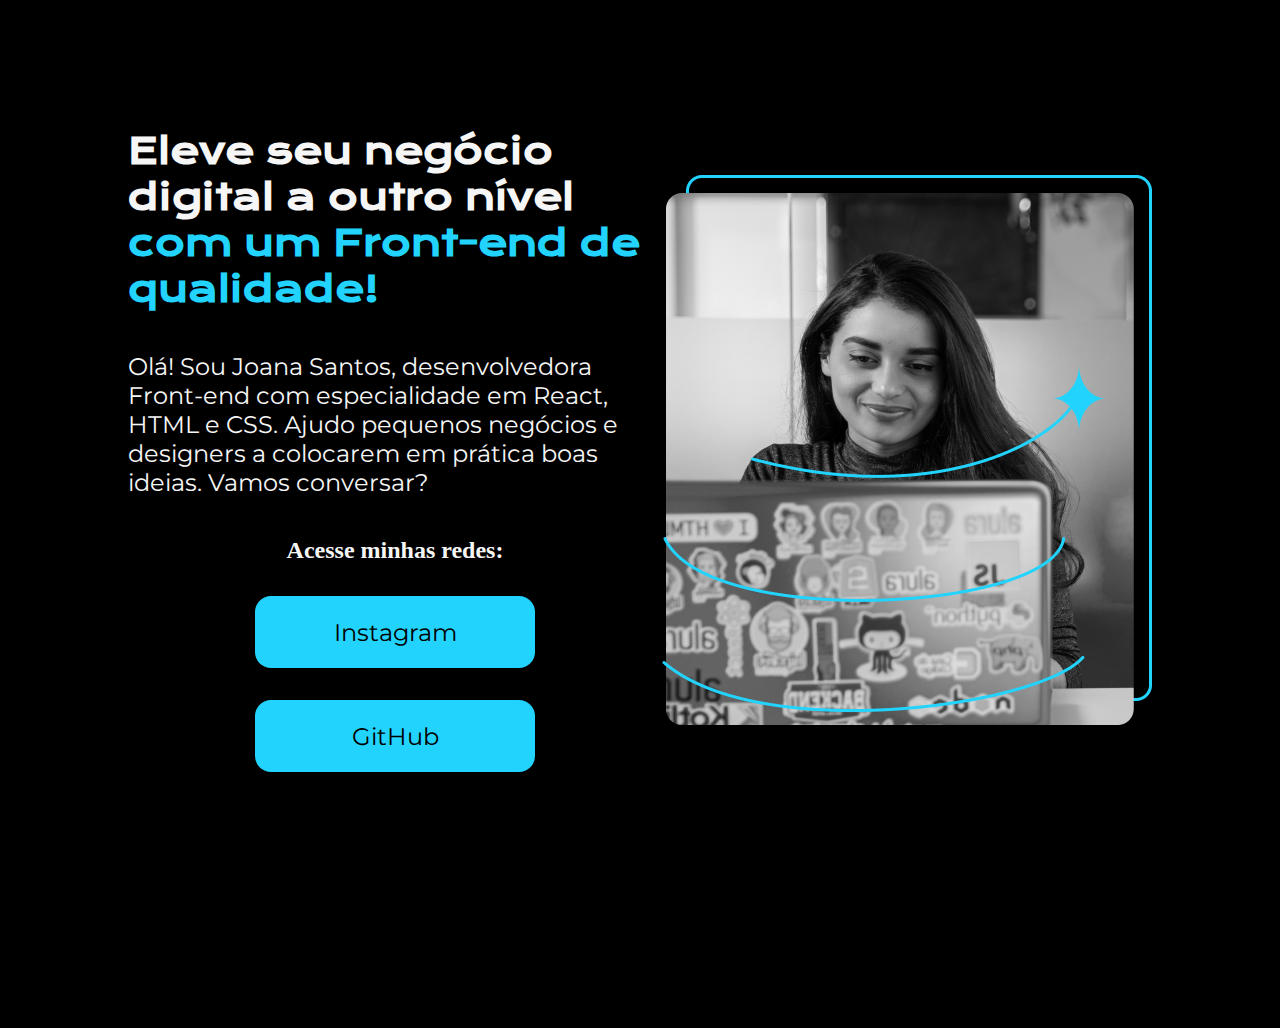
==== 4 - HTML e CSS/index.html @ fdf988cf "." ====
<!DOCTYPE html>
<html lang="pt-br">
<head>
    <meta charset="UTF-8">
    <meta name="viewport" content="width=device-width, initial-scale=1.0">
    <title>Document</title>
    <link rel="stylesheet" href="style.css">
</head>
<body>
    <header></header>
    <main class="apresentacao">
        <section class="apresentacao__conteudo">
            <h1 class="apresentacao__conteudo__titulo">Eleve seu negócio digital a outro nível 
                <strong class="titulo-destaque">com um Front-end de qualidade!
                </strong>
            </h1>
            <p class="apresentacao__conteudo__texto">Olá! Sou Joana Santos, desenvolvedora Front-end com especialidade em React, HTML e CSS. Ajudo pequenos negócios e designers a colocarem em prática boas ideias. Vamos conversar?</p>
            <div class="apresentacao__links">
                <h2>Acesse minhas redes:</h2>
                <a class="apresentacao__links__link" href="https://instagram.com/franconluisa/">Instagram</a>
                <a class="apresentacao__links__link" href="https://github.com/francoluisa">GitHub</a>
            </div>
        </section>
        <img src="Imagem.png" alt="foto joana santos codando">
    </main>
    <footer></footer>
</body>
</html>
---- 4 - HTML e CSS/style.css ----
@import url('https://fonts.googleapis.com/css2?family=Krona+One&family=Montserrat:wght@400;600&display=swap');
* {
    margin: 0;
    padding: 0;
}
body {
    height: 100vh;
    box-sizing: border-box;
    background-color: black;
    color:#F6F6F6;
}

.titulo-destaque {
    color:#22D4FD;
}

.apresentacao{
    margin: 10%;
    display: flex;
    align-items: center;
    justify-content: space-between;
}

.apresentacao__conteudo{
    width: 615px;
    display: flex;
    flex-direction: column;
    gap: 40px;
}

.apresentacao__conteudo__titulo{
    font-size: 36px;
    font-family: 'Krona One', sans-serif;
}

.apresentacao__conteudo__texto{
    font-size: 24px;
    font-family: 'Montserrat', sans-serif;
}

.apresentacao__links{
    display: flex;
    flex-direction:column;
    align-items: center;
    justify-content: space-between;
    gap: 32px;
}

.apresentacao__links__link{
    background-color:#22D4FD;
    width: 280px;
    text-align: center;
    border-radius: 16px;
    font-size: 24px;
    padding: 21.5px 0;
    text-decoration: none;
    color: black;
    font-family: 'Montserrat', sans-serif;
}
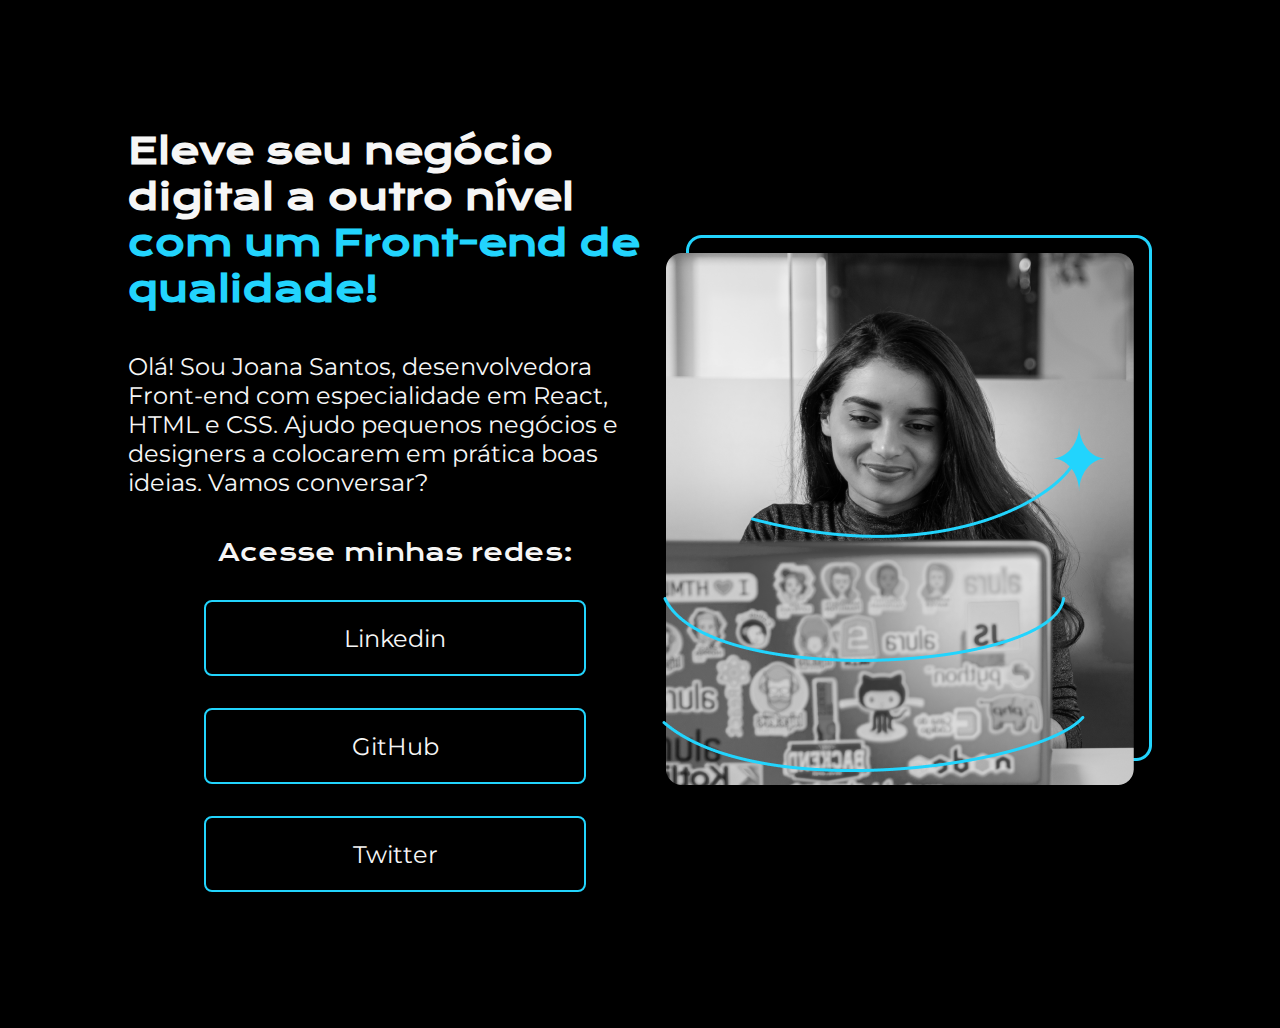
==== commit bb41587e: "Estilizando os links" ====
--- a/4 - HTML e CSS/index.html
+++ b/4 - HTML e CSS/index.html
@@ -16,9 +16,10 @@
             </h1>
             <p class="apresentacao__conteudo__texto">Olá! Sou Joana Santos, desenvolvedora Front-end com especialidade em React, HTML e CSS. Ajudo pequenos negócios e designers a colocarem em prática boas ideias. Vamos conversar?</p>
             <div class="apresentacao__links">
-                <h2>Acesse minhas redes:</h2>
-                <a class="apresentacao__links__link" href="https://instagram.com/franconluisa/">Instagram</a>
+                <h2 class="apresentacao__links__subtitulo">Acesse minhas redes:</h2>
+                <a class="apresentacao__links__link" href="https://instagram.com/franconluisa/">Linkedin</a>
                 <a class="apresentacao__links__link" href="https://github.com/francoluisa">GitHub</a>
+                <a class="apresentacao__links__link" href="">Twitter</a>
             </div>
         </section>
         <img src="Imagem.png" alt="foto joana santos codando">
--- a/4 - HTML e CSS/style.css
+++ b/4 - HTML e CSS/style.css
@@ -46,14 +46,20 @@
     gap: 32px;
 }
 
+.apresentacao__links__subtitulo{
+    font-family: 'Krona One', sans-serif;
+    font-weight: 400;
+    font-size: 24px;
+}
+
 .apresentacao__links__link{
-    background-color:#22D4FD;
-    width: 280px;
+    border: 2px solid #22D4FD;
+    width: 378px;
     text-align: center;
-    border-radius: 16px;
+    border-radius: 8px;
     font-size: 24px;
     padding: 21.5px 0;
     text-decoration: none;
-    color: black;
+    color:#F6F6F6;
     font-family: 'Montserrat', sans-serif;
 }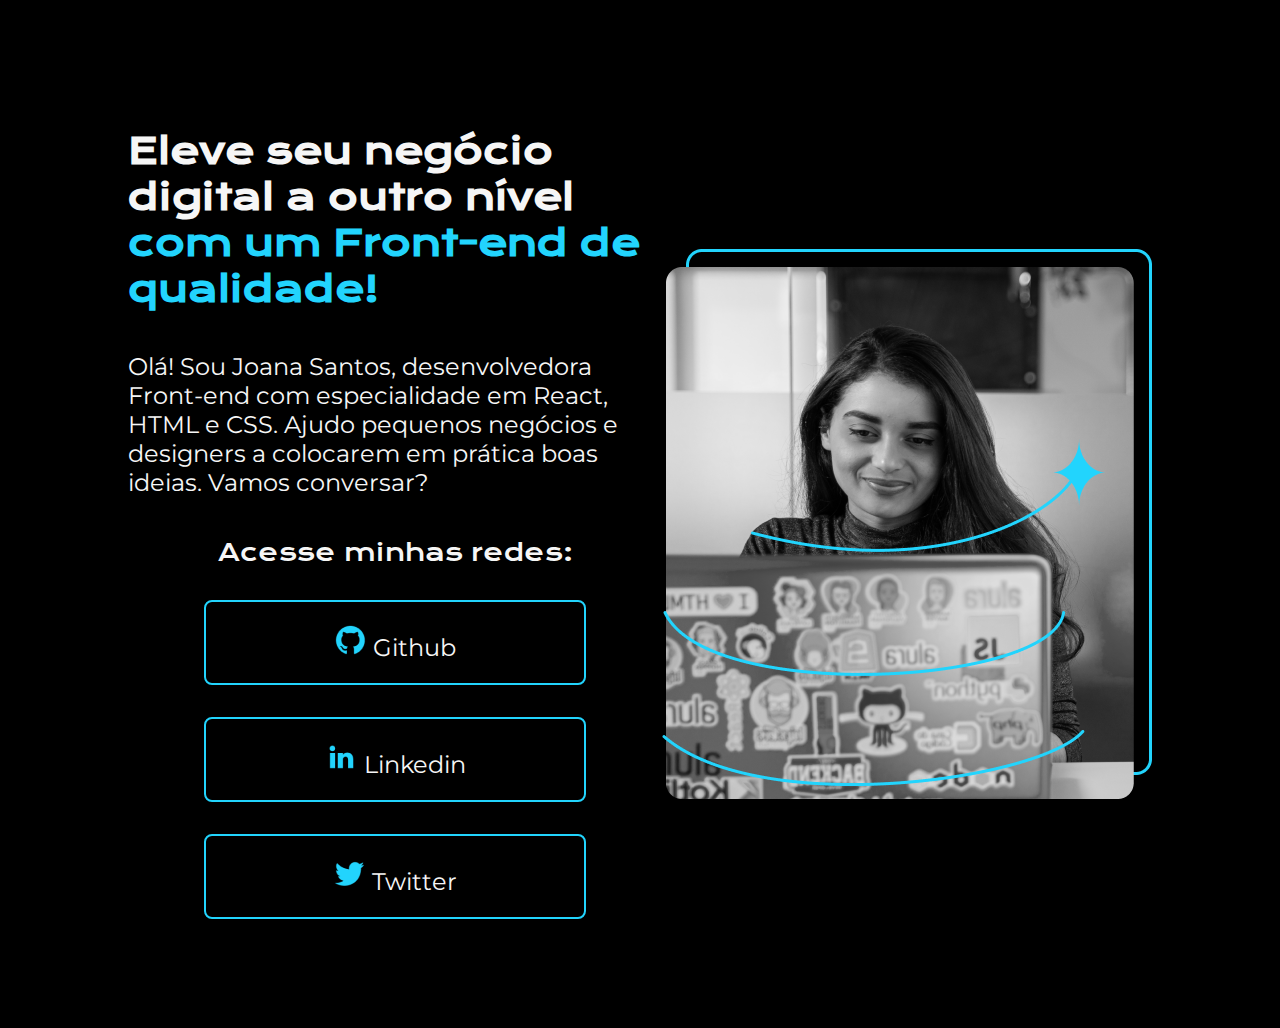
==== commit ca3d8d4d: "Ícones das redes sociais" ====
--- a/4 - HTML e CSS/index.html
+++ b/4 - HTML e CSS/index.html
@@ -17,12 +17,21 @@
             <p class="apresentacao__conteudo__texto">Olá! Sou Joana Santos, desenvolvedora Front-end com especialidade em React, HTML e CSS. Ajudo pequenos negócios e designers a colocarem em prática boas ideias. Vamos conversar?</p>
             <div class="apresentacao__links">
                 <h2 class="apresentacao__links__subtitulo">Acesse minhas redes:</h2>
-                <a class="apresentacao__links__link" href="https://instagram.com/franconluisa/">Linkedin</a>
-                <a class="apresentacao__links__link" href="https://github.com/francoluisa">GitHub</a>
-                <a class="apresentacao__links__link" href="">Twitter</a>
+                <a class="apresentacao__links__link" href="https://github.com/francoluisa">
+                    <img src="./assets/github.png">
+                    Github
+                </a>
+                <a class="apresentacao__links__link" href="https://www.linkedin.com/in/nevesluisa/">
+                    <img src="./assets/linkedin.png">
+                    Linkedin
+                </a>
+                <a class="apresentacao__links__link" href="https://x.com/licaseven">
+                    <img src="./assets/twitter.png">
+                    Twitter
+                </a>
             </div>
         </section>
-        <img src="Imagem.png" alt="foto joana santos codando">
+        <img src="./assets/Imagem.png" alt="foto joana santos codando">
     </main>
     <footer></footer>
 </body>
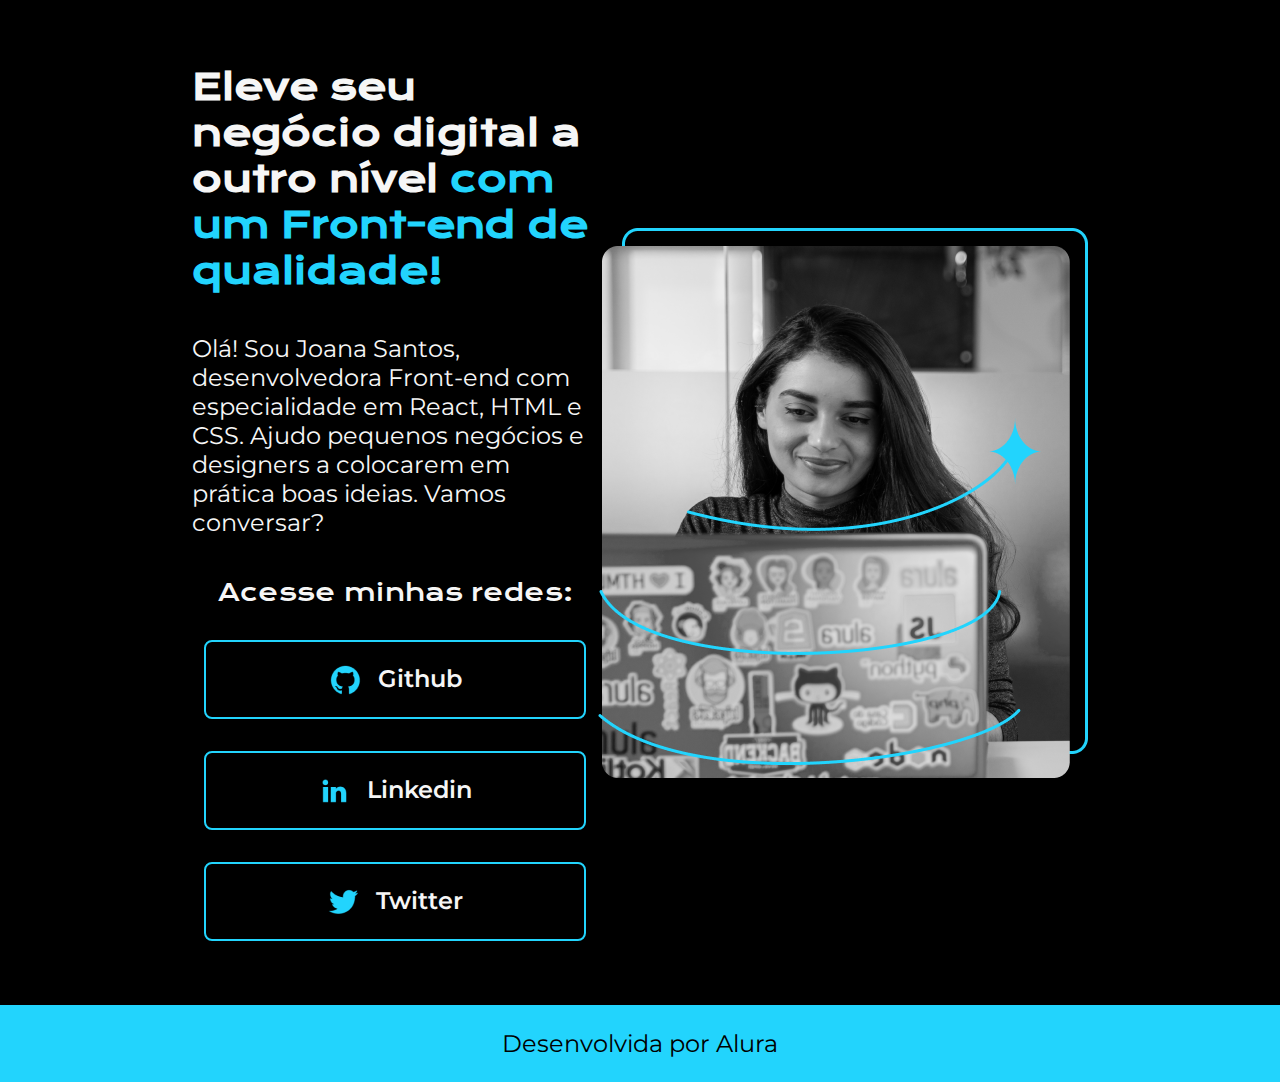
==== commit 768f405e: "Desenvolvendo o footer" ====
--- a/4 - HTML e CSS/index.html
+++ b/4 - HTML e CSS/index.html
@@ -33,6 +33,8 @@
         </section>
         <img src="./assets/Imagem.png" alt="foto joana santos codando">
     </main>
-    <footer></footer>
+    <footer class="rodape">
+        <p>Desenvolvida por Alura</p>
+    </footer>
 </body>
 </html>--- a/4 - HTML e CSS/style.css
+++ b/4 - HTML e CSS/style.css
@@ -4,7 +4,6 @@
     padding: 0;
 }
 body {
-    height: 100vh;
     box-sizing: border-box;
     background-color: black;
     color:#F6F6F6;
@@ -15,7 +14,7 @@
 }
 
 .apresentacao{
-    margin: 10%;
+    padding: 5% 15%;
     display: flex;
     align-items: center;
     justify-content: space-between;
@@ -53,13 +52,31 @@
 }
 
 .apresentacao__links__link{
+    display: flex;
+    justify-content: center;
+    gap: 16px;
     border: 2px solid #22D4FD;
     width: 378px;
     text-align: center;
     border-radius: 8px;
     font-size: 24px;
+    font-weight: 600;
     padding: 21.5px 0;
     text-decoration: none;
     color:#F6F6F6;
     font-family: 'Montserrat', sans-serif;
+}
+
+.apresentacao__links__link:hover{
+background-color: #272727;
+}
+
+.rodape {
+    padding: 24px;
+    color: #000000;
+    background-color: #22D4FD;
+    text-align: center;
+    font-family: 'Montserrat', sans-serif;
+    font-size: 24px;
+    font-weight: 400;
 }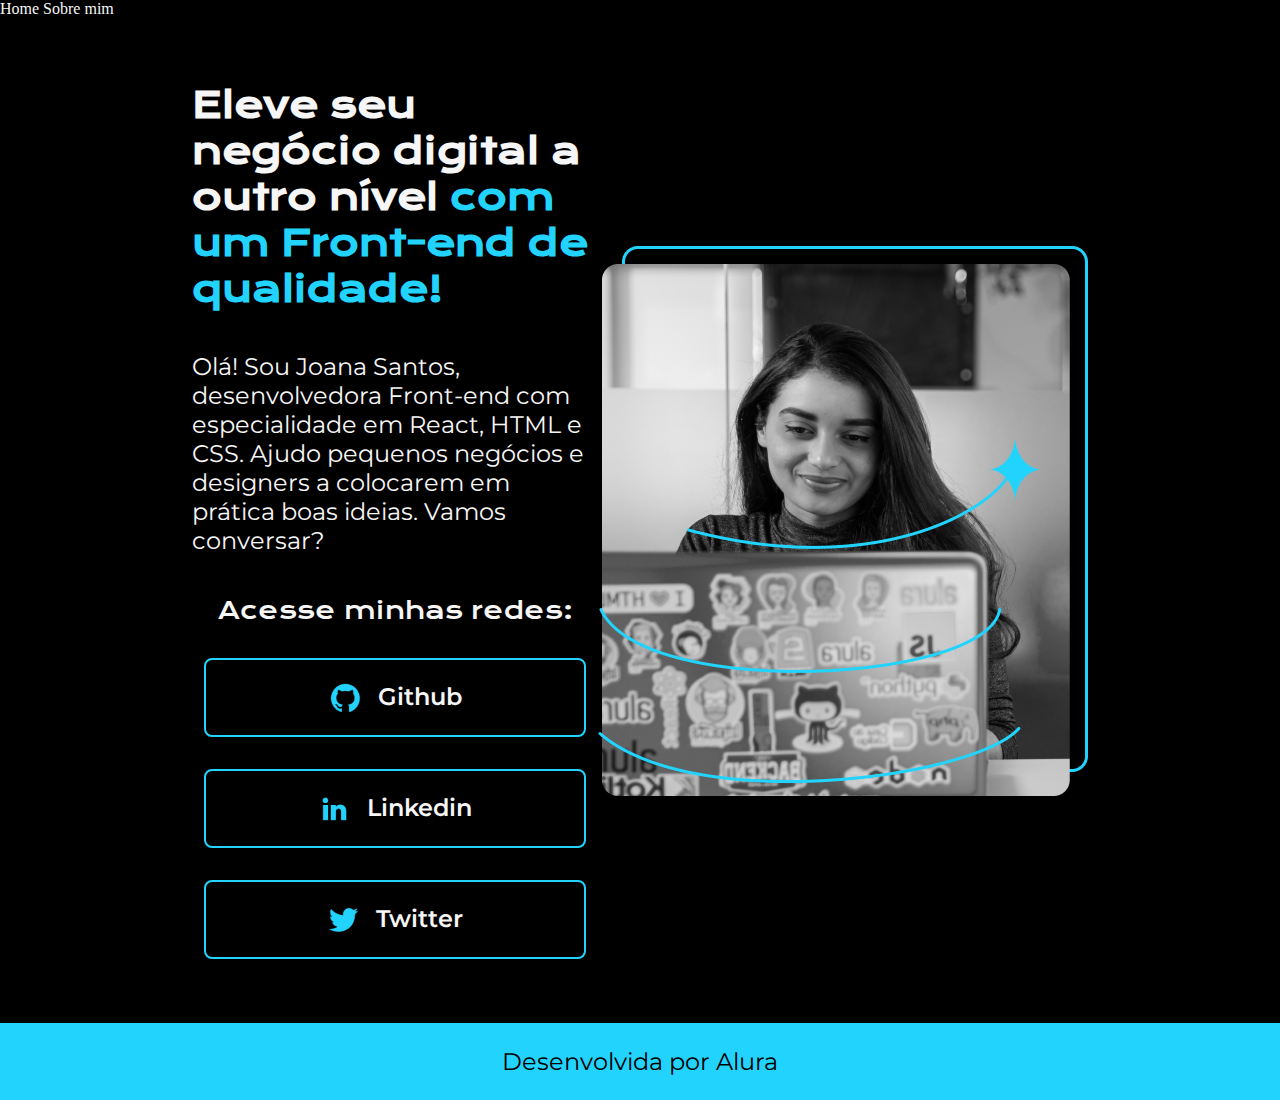
==== commit e61f25b8: "header" ====
--- a/4 - HTML e CSS/index.html
+++ b/4 - HTML e CSS/index.html
@@ -7,7 +7,12 @@
     <link rel="stylesheet" href="style.css">
 </head>
 <body>
-    <header></header>
+    <header>
+        <nav class="cabecalho__menu">
+            <a class="cabecalho__menu__link">Home</a>
+            <a class="cabecalho__menu__link">Sobre mim</a>
+        </nav>
+    </header>
     <main class="apresentacao">
         <section class="apresentacao__conteudo">
             <h1 class="apresentacao__conteudo__titulo">Eleve seu negócio digital a outro nível 
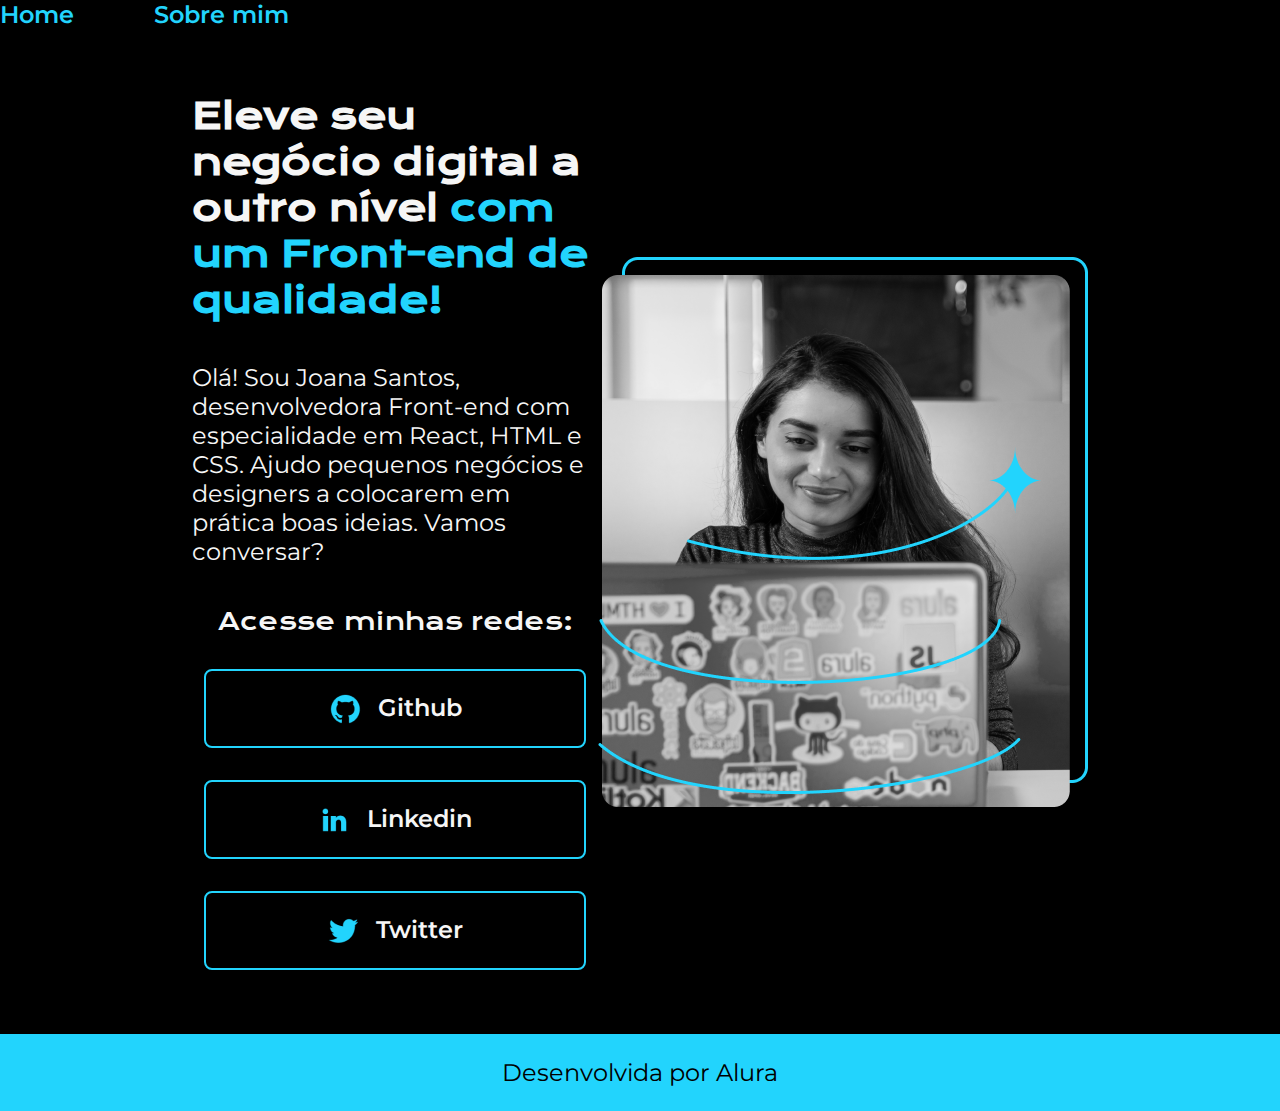
==== commit 549a6bb3: "Navegando entre páginas" ====
--- a/4 - HTML e CSS/index.html
+++ b/4 - HTML e CSS/index.html
@@ -4,13 +4,13 @@
     <meta charset="UTF-8">
     <meta name="viewport" content="width=device-width, initial-scale=1.0">
     <title>Document</title>
-    <link rel="stylesheet" href="style.css">
+    <link rel="stylesheet" href="./estilos/style.css">
 </head>
 <body>
     <header>
         <nav class="cabecalho__menu">
-            <a class="cabecalho__menu__link">Home</a>
-            <a class="cabecalho__menu__link">Sobre mim</a>
+            <a class="cabecalho__menu__link" heref="index.html">Home</a>
+            <a class="cabecalho__menu__link" href="aboutme.html">Sobre mim</a>
         </nav>
     </header>
     <main class="apresentacao">
--- a/4 - HTML e CSS/estilos/style.css
+++ b/4 - HTML e CSS/estilos/style.css
@@ -0,0 +1,100 @@
+@import url('https://fonts.googleapis.com/css2?family=Krona+One&family=Montserrat:wght@400;600&display=swap');
+* {
+    margin: 0;
+    padding: 0;
+}
+body {
+    box-sizing: border-box;
+    background-color: black;
+    color:#F6F6F6;
+}
+
+.cabecalho{
+    padding: 2% 0% 0% 15%; 
+}
+
+.cabecalho__menu{
+    display: flex;
+    gap: 80px;
+
+}
+
+.cabecalho__menu__link{
+    font-family: 'Montserrat';
+    font-size: 24px;
+    font-weight: 600;
+    color:#22D4FD;
+    text-decoration: none;
+}
+
+.apresentacao{
+    padding: 5% 15%;
+    display: flex;
+    align-items: center;
+    justify-content: space-between;
+}
+
+.apresentacao__conteudo{
+    width: 615px;
+    display: flex;
+    flex-direction: column;
+    gap: 40px;
+}
+
+.apresentacao__conteudo__titulo{
+    font-size: 36px;
+    font-family: 'Krona One', sans-serif;
+}
+
+.titulo-destaque {
+    color:#22D4FD;
+}
+
+.apresentacao__conteudo__texto{
+    font-size: 24px;
+    font-family: 'Montserrat', sans-serif;
+}
+
+.apresentacao__links{
+    display: flex;
+    flex-direction:column;
+    align-items: center;
+    justify-content: space-between;
+    gap: 32px;
+}
+
+.apresentacao__links__subtitulo{
+    font-family: 'Krona One', sans-serif;
+    font-weight: 400;
+    font-size: 24px;
+}
+
+.apresentacao__links__link{
+    display: flex;
+    justify-content: center;
+    gap: 16px;
+    border: 2px solid #22D4FD;
+    width: 378px;
+    text-align: center;
+    border-radius: 8px;
+    font-size: 24px;
+    font-weight: 600;
+    padding: 21.5px 0;
+    text-decoration: none;
+    color:#F6F6F6;
+    font-family: 'Montserrat', sans-serif;
+}
+
+.apresentacao__links__link:hover{
+background-color: #272727;
+}
+
+.rodape {
+    padding: 24px;
+    color: #000000;
+    background-color: #22D4FD;
+    text-align: center;
+    font-family: 'Montserrat', sans-serif;
+    font-size: 24px;
+    font-weight: 400;
+}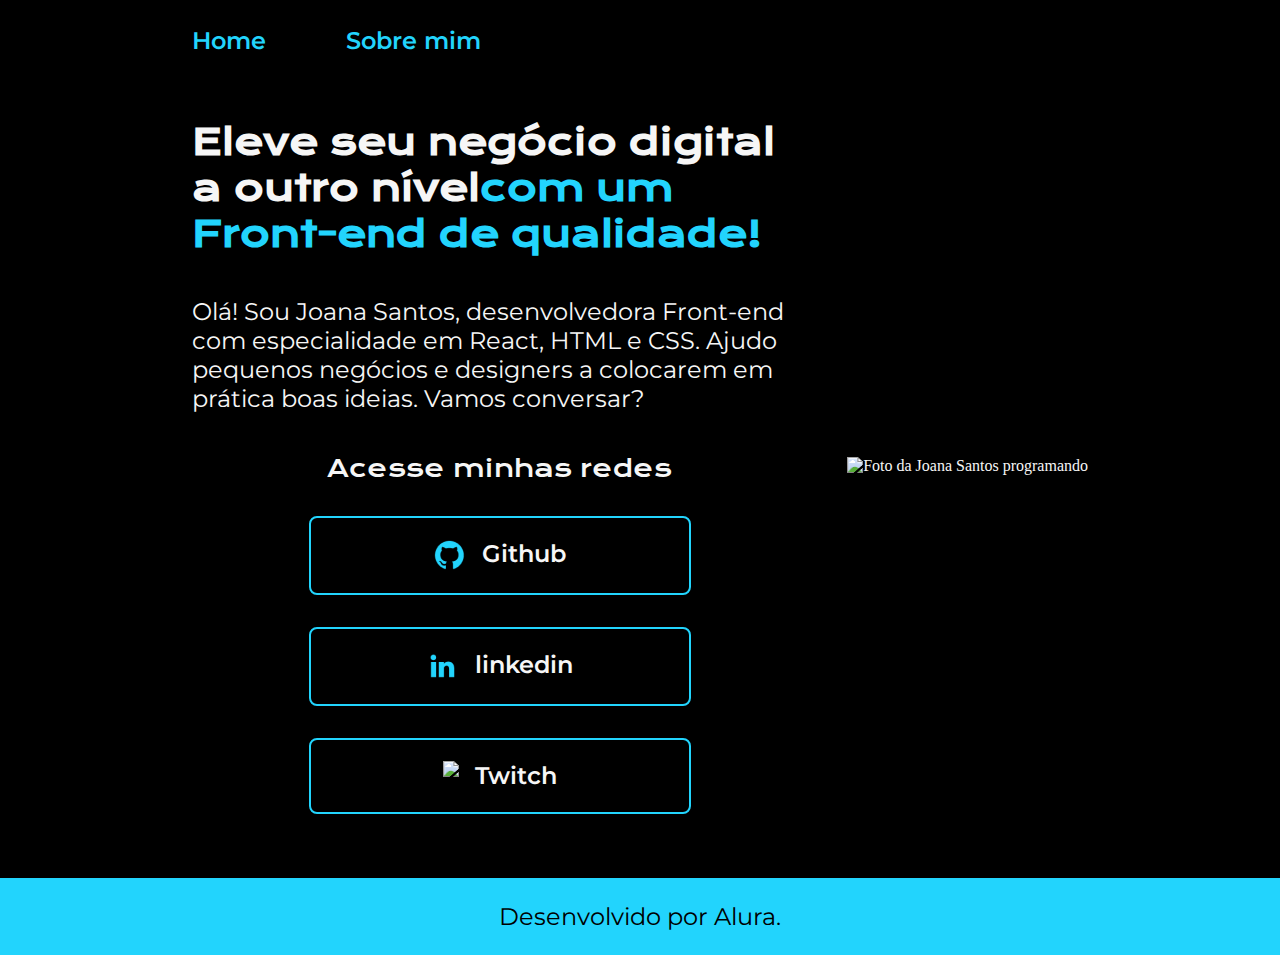
==== commit 7962a6c3: "Conteúdo da página Sobre Mim" ====
--- a/4 - HTML e CSS/index.html
+++ b/4 - HTML e CSS/index.html
@@ -1,45 +1,52 @@
 <!DOCTYPE html>
 <html lang="pt-br">
+
 <head>
     <meta charset="UTF-8">
+    <meta http-equiv="X-UA-Compatible" content="IE=edge">
     <meta name="viewport" content="width=device-width, initial-scale=1.0">
-    <title>Document</title>
-    <link rel="stylesheet" href="./estilos/style.css">
+    <title>Portifolio</title>
+    <link rel="stylesheet" href="./styles/style.css">
 </head>
+
 <body>
-    <header>
+    <header class="cabecalho">
         <nav class="cabecalho__menu">
-            <a class="cabecalho__menu__link" heref="index.html">Home</a>
-            <a class="cabecalho__menu__link" href="aboutme.html">Sobre mim</a>
+            <a class="cabecalho__menu__link" href="index.html">Home</a>
+            <a class="cabecalho__menu__link" href="about.html">Sobre mim</a>
         </nav>
     </header>
     <main class="apresentacao">
         <section class="apresentacao__conteudo">
-            <h1 class="apresentacao__conteudo__titulo">Eleve seu negócio digital a outro nível 
-                <strong class="titulo-destaque">com um Front-end de qualidade!
-                </strong>
-            </h1>
-            <p class="apresentacao__conteudo__texto">Olá! Sou Joana Santos, desenvolvedora Front-end com especialidade em React, HTML e CSS. Ajudo pequenos negócios e designers a colocarem em prática boas ideias. Vamos conversar?</p>
+            <h1 class="apresentacao__conteudo__titulo">Eleve seu negócio digital a outro nível<strong 
+            class="titulo-destaque">com um Front-end de qualidade!
+            </strong></h1>
+            <p class="apresentacao__conteudo__texto">Olá! Sou Joana Santos, desenvolvedora
+            Front-end com especialidade em React, HTML e
+            CSS. Ajudo pequenos negócios e designers a
+            colocarem em prática boas ideias. Vamos
+            conversar?</p>
             <div class="apresentacao__links">
-                <h2 class="apresentacao__links__subtitulo">Acesse minhas redes:</h2>
-                <a class="apresentacao__links__link" href="https://github.com/francoluisa">
+                <h2 class="apresentacao__links__subtitulo">Acesse minhas redes</h2>
+                <a class="apresentacao__links__link" href="https://github.com/rafaballerini">
                     <img src="./assets/github.png">
                     Github
                 </a>
-                <a class="apresentacao__links__link" href="https://www.linkedin.com/in/nevesluisa/">
+                <a class="apresentacao__links__link" href="https://linkedin.com/in/rafaellaballerini">
                     <img src="./assets/linkedin.png">
-                    Linkedin
+                    linkedin
                 </a>
-                <a class="apresentacao__links__link" href="https://x.com/licaseven">
-                    <img src="./assets/twitter.png">
-                    Twitter
+                <a class="apresentacao__links__link" href="https://twitch.tv/guilimadev">
+                    <img src="./assets/twitch.png">
+                    Twitch
                 </a>
             </div>
         </section>
-        <img src="./assets/Imagem.png" alt="foto joana santos codando">
+        <img src="./assets/imagem.png" alt="Foto da Joana Santos programando">
     </main>
     <footer class="rodape">
-        <p>Desenvolvida por Alura</p>
+        <p>Desenvolvido por Alura.</p>
     </footer>
 </body>
+
 </html>--- a/4 - HTML e CSS/styles/style.css
+++ b/4 - HTML e CSS/styles/style.css
@@ -0,0 +1,99 @@
+@import url('https://fonts.googleapis.com/css2?family=Krona+One&family=Montserrat:wght@400;600&display=swap');
+
+:root {
+    --cor-primaria: #000000;
+    --cor-secundaria: #F6F6F6;
+    --cor-terciaria: #22D4FD;
+    --cor-hover: #272727;
+
+    --fonte-primaria: 'Krona One', sans-serif;
+    --fonte-secundaria: 'Montserrat', sans-serif;
+}
+*{
+    margin: 0;
+    padding: 0;
+}
+
+body{
+    box-sizing: border-box;
+    background-color: var(--cor-primaria);
+    color: var(--cor-secundaria);
+}
+.cabecalho{
+    padding: 2% 0% 0% 15%;
+}
+.cabecalho__menu{
+    display: flex;
+    gap: 80px;
+}
+.cabecalho__menu__link{
+    font-family: var(--fonte-secundaria);
+    font-size: 24px;
+    font-weight: 600;
+    color: var(--cor-terciaria);
+    text-decoration: none;
+}
+.apresentacao{
+    padding: 5% 15%;
+    display: flex;
+    align-items: center;
+    justify-content: space-between;
+}
+.apresentacao__conteudo{
+    width: 615px;
+    display: flex;
+    flex-direction: column;
+    gap: 40px;
+}
+
+.apresentacao__conteudo__titulo{
+    font-size: 36px;
+    font-family: var(--fonte-primaria);
+}
+.titulo-destaque{
+    color: var(--cor-terciaria);
+}
+.apresentacao__conteudo__texto{
+    font-size: 24px;
+    font-family: var(--fonte-secundaria);
+}
+
+.apresentacao__links{
+    display: flex;
+    flex-direction: column;
+    justify-content: space-between;
+    align-items: center;
+    gap: 32px;
+}
+.apresentacao__links__subtitulo{
+    font-family: var(--fonte-primaria);
+    font-weight: 400;
+    font-size: 24px;
+}
+.apresentacao__links__link{
+    display: flex;
+    justify-content: center;
+    gap: 16px;
+    border: 2px solid var(--cor-terciaria);
+    width: 378px;
+    text-align: center;
+    border-radius: 8px;
+    font-size: 24px;
+    font-weight: 600;
+    padding: 21.5px 0;
+    text-decoration: none;
+    color: var(--cor-secundaria);
+    font-family: var(--fonte-secundaria);
+}
+.apresentacao__links__link:hover{
+    background-color: var(--cor-hover);
+}
+.rodape{
+    color: var(--cor-primaria);
+    background-color: var(--cor-terciaria);
+    padding: 24px;
+    text-align: center;
+    font-family: var(--fonte-secundaria);
+    font-size: 24px;
+    font-weight: 400;
+}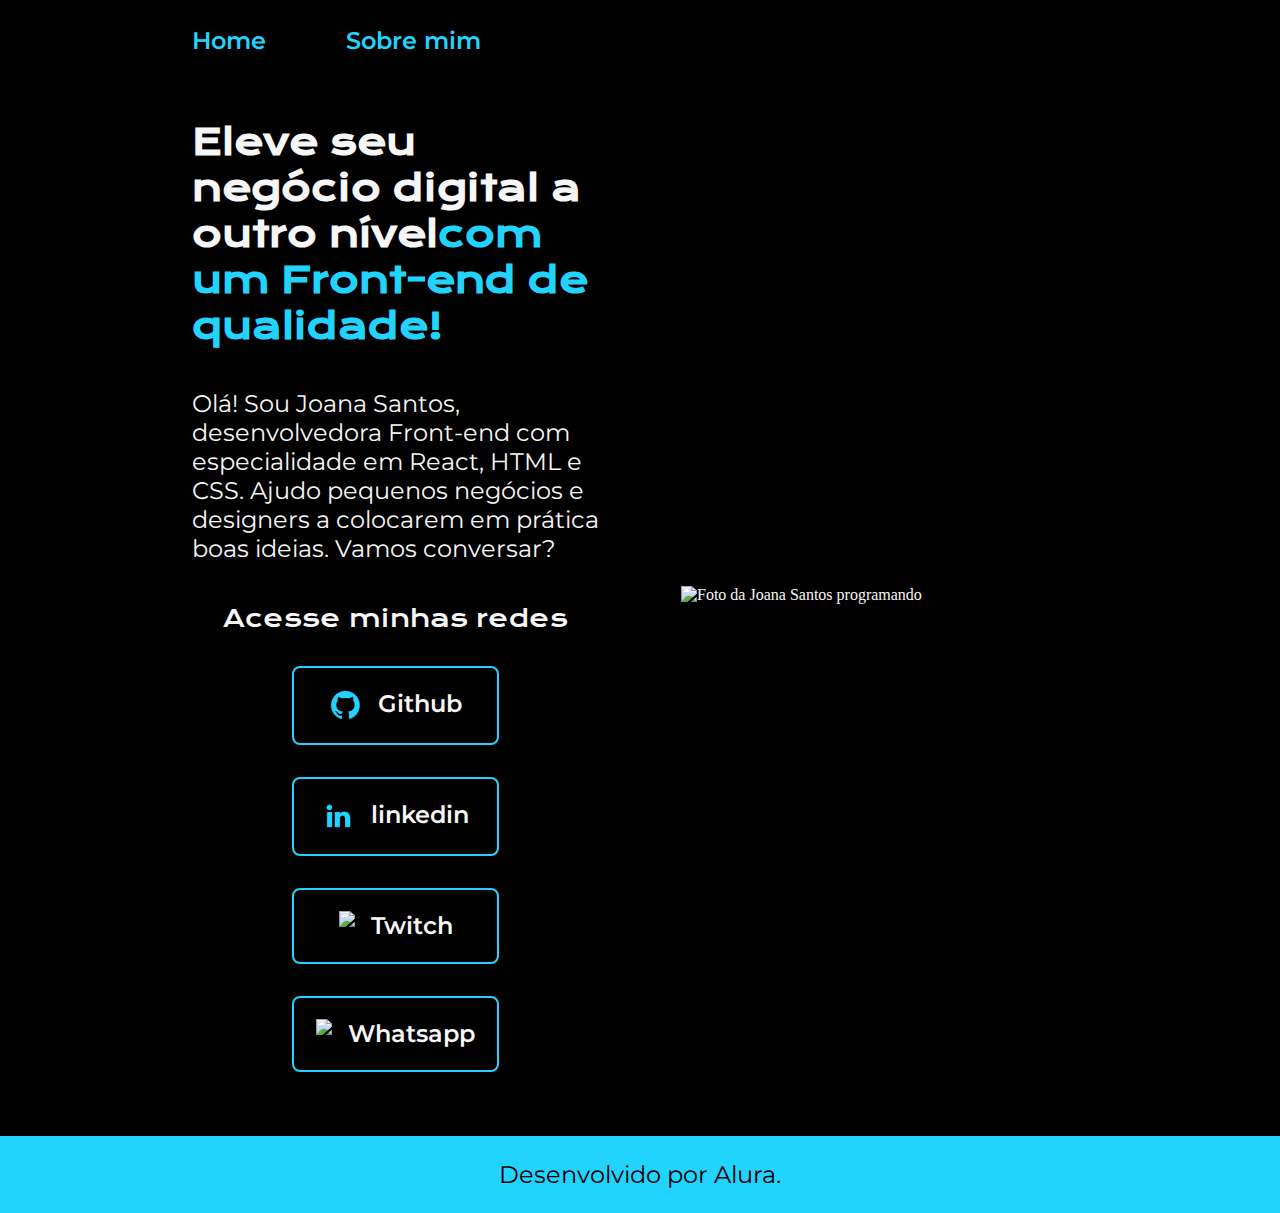
==== commit 7a7afd08: "finalizando" ====
--- a/4 - HTML e CSS/index.html
+++ b/4 - HTML e CSS/index.html
@@ -28,21 +28,25 @@
             conversar?</p>
             <div class="apresentacao__links">
                 <h2 class="apresentacao__links__subtitulo">Acesse minhas redes</h2>
-                <a class="apresentacao__links__link" href="https://github.com/rafaballerini">
+                <a class="apresentacao__links__navegacao" href="https://github.com/rafaballerini">
                     <img src="./assets/github.png">
                     Github
                 </a>
-                <a class="apresentacao__links__link" href="https://linkedin.com/in/rafaellaballerini">
+                <a class="apresentacao__links__navegacao" href="https://linkedin.com/in/rafaellaballerini">
                     <img src="./assets/linkedin.png">
                     linkedin
                 </a>
-                <a class="apresentacao__links__link" href="https://twitch.tv/guilimadev">
+                <a class="apresentacao__links__navegacao" href="https://twitch.tv/guilimadev">
                     <img src="./assets/twitch.png">
                     Twitch
                 </a>
+                <a class="apresentacao__links__navegacao" href="https://twitch.tv/guilimadev">
+                    <img src="./assets/whatsapp.png">
+                    Whatsapp
+                </a>
             </div>
         </section>
-        <img src="./assets/imagem.png" alt="Foto da Joana Santos programando">
+        <img class="apresentacao__imagem" src="./assets/imagem.png" alt="Foto da Joana Santos programando">
     </main>
     <footer class="rodape">
         <p>Desenvolvido por Alura.</p>
--- a/4 - HTML e CSS/styles/style.css
+++ b/4 - HTML e CSS/styles/style.css
@@ -19,6 +19,7 @@
     background-color: var(--cor-primaria);
     color: var(--cor-secundaria);
 }
+
 .cabecalho{
     padding: 2% 0% 0% 15%;
 }
@@ -28,7 +29,7 @@
 }
 .cabecalho__menu__link{
     font-family: var(--fonte-secundaria);
-    font-size: 24px;
+    font-size: 1.5rem;
     font-weight: 600;
     color: var(--cor-terciaria);
     text-decoration: none;
@@ -38,23 +39,24 @@
     display: flex;
     align-items: center;
     justify-content: space-between;
+    gap: 82px;
 }
 .apresentacao__conteudo{
-    width: 615px;
+    width: 50%;
     display: flex;
     flex-direction: column;
     gap: 40px;
 }
 
 .apresentacao__conteudo__titulo{
-    font-size: 36px;
+    font-size: 2.25rem;
     font-family: var(--fonte-primaria);
 }
 .titulo-destaque{
     color: var(--cor-terciaria);
 }
 .apresentacao__conteudo__texto{
-    font-size: 24px;
+    font-size: 1.5rem;
     font-family: var(--fonte-secundaria);
 }
 
@@ -68,25 +70,28 @@
 .apresentacao__links__subtitulo{
     font-family: var(--fonte-primaria);
     font-weight: 400;
-    font-size: 24px;
+    font-size: 1.5rem;
 }
-.apresentacao__links__link{
+.apresentacao__links__navegacao{
     display: flex;
     justify-content: center;
     gap: 16px;
     border: 2px solid var(--cor-terciaria);
-    width: 378px;
+    width: 50%;
     text-align: center;
     border-radius: 8px;
-    font-size: 24px;
+    font-size: 1.5rem;
     font-weight: 600;
     padding: 21.5px 0;
     text-decoration: none;
     color: var(--cor-secundaria);
     font-family: var(--fonte-secundaria);
 }
-.apresentacao__links__link:hover{
+.apresentacao__links__navegacao:hover{
     background-color: var(--cor-hover);
+}
+.apresentacao__imagem{
+    width: 50%;
 }
 .rodape{
     color: var(--cor-primaria);
@@ -94,6 +99,22 @@
     padding: 24px;
     text-align: center;
     font-family: var(--fonte-secundaria);
-    font-size: 24px;
+    font-size: 1.5rem;
     font-weight: 400;
+}
+
+@media (max-width: 1200px) {
+    .cabecalho{
+         padding: 10%;  
+    }
+    .cabecalho__menu{
+        justify-content: center;
+    }
+    .apresentacao{
+        flex-direction: column-reverse;
+        padding: 5%;
+    }
+    .apresentacao__conteudo{
+        width: auto;
+    }
 }